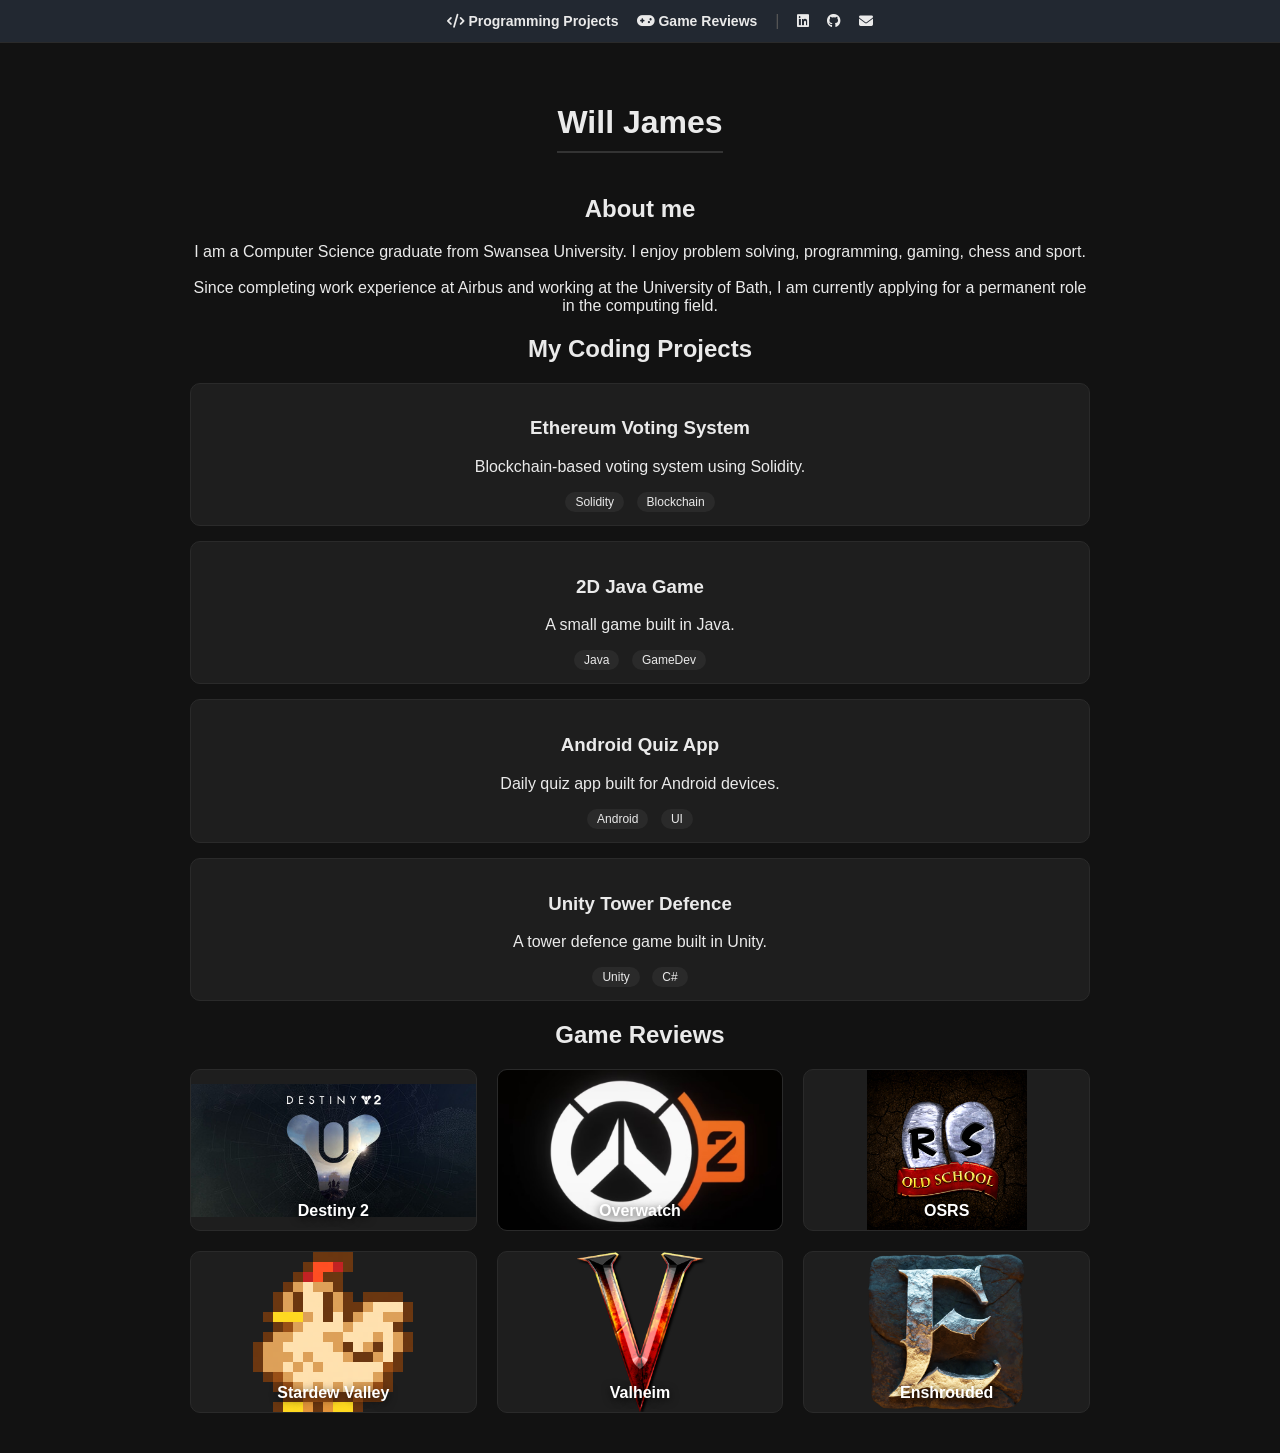
==== index.html @ 595109d9 "Add files via upload" ====
<!DOCTYPE html>
<html lang="en">
<head>
    <meta charset="UTF-8">
    <title>Will James Portfolio</title>

    <link rel="stylesheet" href="https://cdnjs.cloudflare.com/ajax/libs/font-awesome/6.5.0/css/all.min.css">
    <link rel="stylesheet" href="style.css">
</head>

<body>

<header class="top-nav">
    <div class="nav-center">
        <a href="#projects"><i class="fa-solid fa-code"></i> Programming Projects</a>
        <a href="#games"><i class="fa-solid fa-gamepad"></i> Game Reviews</a>

        <span class="divider">|</span>

        <a href="https://www.linkedin.com" target="_blank">
            <i class="fa-brands fa-linkedin"></i>
        </a>

        <a href="https://github.com" target="_blank">
            <i class="fa-brands fa-github"></i>
        </a>

        <a href="mailto:youremail@example.com">
            <i class="fa-solid fa-envelope"></i>
        </a>
    </div>
</header>

<div class="container">

    <h1>Will James</h1>

    <h2>About me</h2>

    <p>
        I am a Computer Science graduate from Swansea University. I enjoy problem solving, programming, gaming, chess and sport.
        <br><br>
        Since completing work experience at Airbus and working at the University of Bath, I am currently applying for a permanent role in the computing field.
    </p>

    <h2 id="projects">My Coding Projects</h2>

    <div class="projects">

        <div class="project" onclick="location.href='projects/Ethereum-voting.html'">
            <h3>Ethereum Voting System</h3>
            <p>Blockchain-based voting system using Solidity.</p>

            <div class="tags">
                <span>Solidity</span>
                <span>Blockchain</span>
            </div>
        </div>

        <div class="project" onclick="location.href='projects/java-game.html'">
            <h3>2D Java Game</h3>
            <p>A small game built in Java.</p>

            <div class="tags">
                <span>Java</span>
                <span>GameDev</span>
            </div>
        </div>

        <div class="project" onclick="location.href='projects/Android-quiz.html'">
            <h3>Android Quiz App</h3>
            <p>Daily quiz app built for Android devices.</p>

            <div class="tags">
                <span>Android</span>
                <span>UI</span>
            </div>
        </div>

        <div class="project" onclick="location.href='projects/Unity-tower-defence.html'">
            <h3>Unity Tower Defence</h3>
            <p>A tower defence game built in Unity.</p>

            <div class="tags">
                <span>Unity</span>
                <span>C#</span>
            </div>
        </div>

    </div>

    <!-- GAME REVIEWS -->
    <h2 id="games">Game Reviews</h2>

    <div class="games-grid">

        <div class="game-card" onclick="location.href='games/destiny2.html'">
            <img src="images/destiny2.jpg" alt="Destiny 2">
            <p>Destiny 2</p>
        </div>

        <div class="game-card" onclick="location.href='games/overwatch.html'">
            <img src="images/overwatch.jpg" alt="Overwatch">
            <p>Overwatch</p>
        </div>

        <div class="game-card" onclick="location.href='games/osrs.html'">
            <img src="images/osrs.jpg" alt="OSRS">
            <p>OSRS</p>
        </div>

        <div class="game-card" onclick="location.href='games/stardew.html'">
            <img src="images/stardew.jpg" alt="Stardew Valley">
            <p>Stardew Valley</p>
        </div>

        <div class="game-card" onclick="location.href='games/valheim.html'">
            <img src="images/valheim.jpg" alt="Valheim">
            <p>Valheim</p>
        </div>

        <div class="game-card" onclick="location.href='games/enshrouded.html'">
            <img src="images/enshrouded.jpg" alt="Enshrouded">
            <p>Enshrouded</p>
        </div>

    </div>

</div>

</body>
</html>
---- style.css ----
body {
    font-family: Arial, sans-serif;
    margin: 0;
    background-color: #121212;
    color: #eaeaea;
    text-align: center;
}

/* =========================
   NAV
========================= */
.top-nav {
    position: sticky;
    top: 0;
    width: 100%;
    background-color: #222831;
    border-bottom: 1px solid #2a2a2a;
    padding: 12px 20px;
    display: flex;
    justify-content: center;
}

.nav-center {
    display: flex;
    align-items: center;
    gap: 18px;
    flex-wrap: wrap;
}

.nav-center a {
    color: #eaeaea;
    text-decoration: none;
    font-weight: bold;
    font-size: 14px;
}

.nav-center a:hover {
    color: #4da3ff;
}

.divider {
    color: #555;
}

/* =========================
   CONTENT
========================= */
.container {
    max-width: 900px;
    margin: 0 auto;
    padding: 40px;
}

h1 {
    border-bottom: 2px solid #333;
    padding-bottom: 10px;
    display: inline-block;
}

/* =========================
   PROJECTS
========================= */
.projects {
    display: flex;
    flex-direction: column;
    gap: 15px;
}

.project {
    border: 1px solid #2a2a2a;
    border-radius: 10px;
    padding: 15px;
    background-color: #1e1e1e;
    cursor: pointer;
    transition: 0.2s;
}

.project:hover {
    transform: translateY(-5px);
    border-color: #4da3ff;
}

/* =========================
   TAGS
========================= */
.tags span {
    background-color: #2a2a2a;
    padding: 3px 10px;
    margin: 4px;
    border-radius: 20px;
    font-size: 12px;
}

/* =========================
   GAME GRID
========================= */
.games-grid {
    display: grid;
    grid-template-columns: repeat(3, 1fr);
    gap: 20px;
}

/* GAME CARD */
.game-card {
    position: relative;
    overflow: hidden;

    background-color: #1e1e1e;
    border: 1px solid #2a2a2a;
    border-radius: 10px;

    cursor: pointer;

    transition: transform 0.2s ease, border 0.2s ease;
}

.game-card:hover {
    transform: translateY(-5px);
    border-color: #4da3ff;
}


/* IMAGE */
.game-card img {
    width: 100%;
    height: 160px;
    object-fit: contain;
    display: block;

    transition: filter 0.3s ease;
}

/* DARK OVERLAY */
.game-card::after {
    content: "";
    position: absolute;
    top: 0;
    left: 0;
    right: 0;
    bottom: 0;

    background: rgba(0, 0, 0, 0);
    transition: background 0.3s ease;
}

/* TITLE */
.game-card p {
    position: absolute;
    bottom: 10px;
    left: 0;
    right: 0;

    margin: 0;
    font-weight: bold;
    color: #fff;

    text-shadow: 0 2px 8px rgba(0,0,0,0.8);

    transition: transform 0.3s ease;
}

/* HOVER EFFECTS */
.game-card:hover img {
    filter: brightness(70%);
}

.game-card:hover::after {
    background: rgba(0, 0, 0, 0.2);
}

.game-card:hover p {
    transform: translateY(-10px);
}

/* =========================
   MOBILE
========================= */
@media (max-width: 768px) {
    .games-grid {
        grid-template-columns: repeat(2, 1fr);
    }
}

@media (max-width: 480px) {
    .games-grid {
        grid-template-columns: 1fr;
    }
}
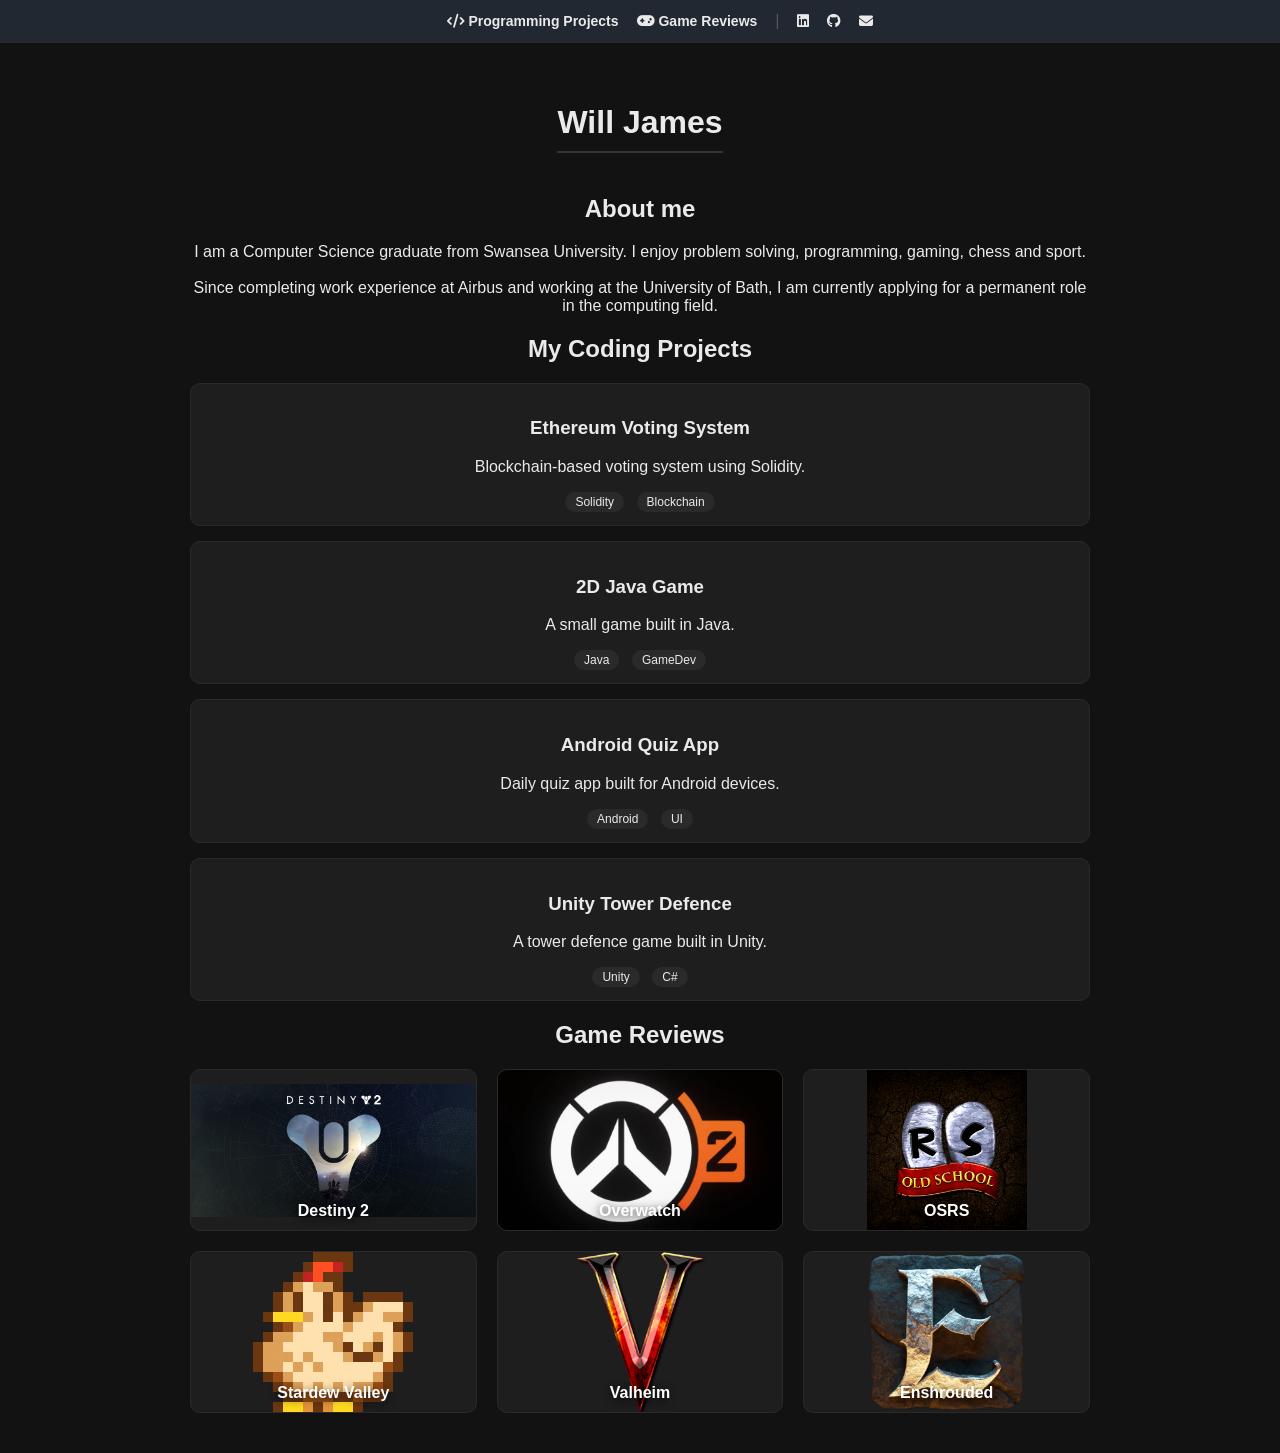
==== commit a6731e22: "Simple link fix" ====
--- a/index.html
+++ b/index.html
@@ -57,7 +57,7 @@
             </div>
         </div>
 
-        <div class="project" onclick="location.href='projects/java-game.html'">
+        <div class="project" onclick="location.href='projects/Java-game.html'">
             <h3>2D Java Game</h3>
             <p>A small game built in Java.</p>
 
